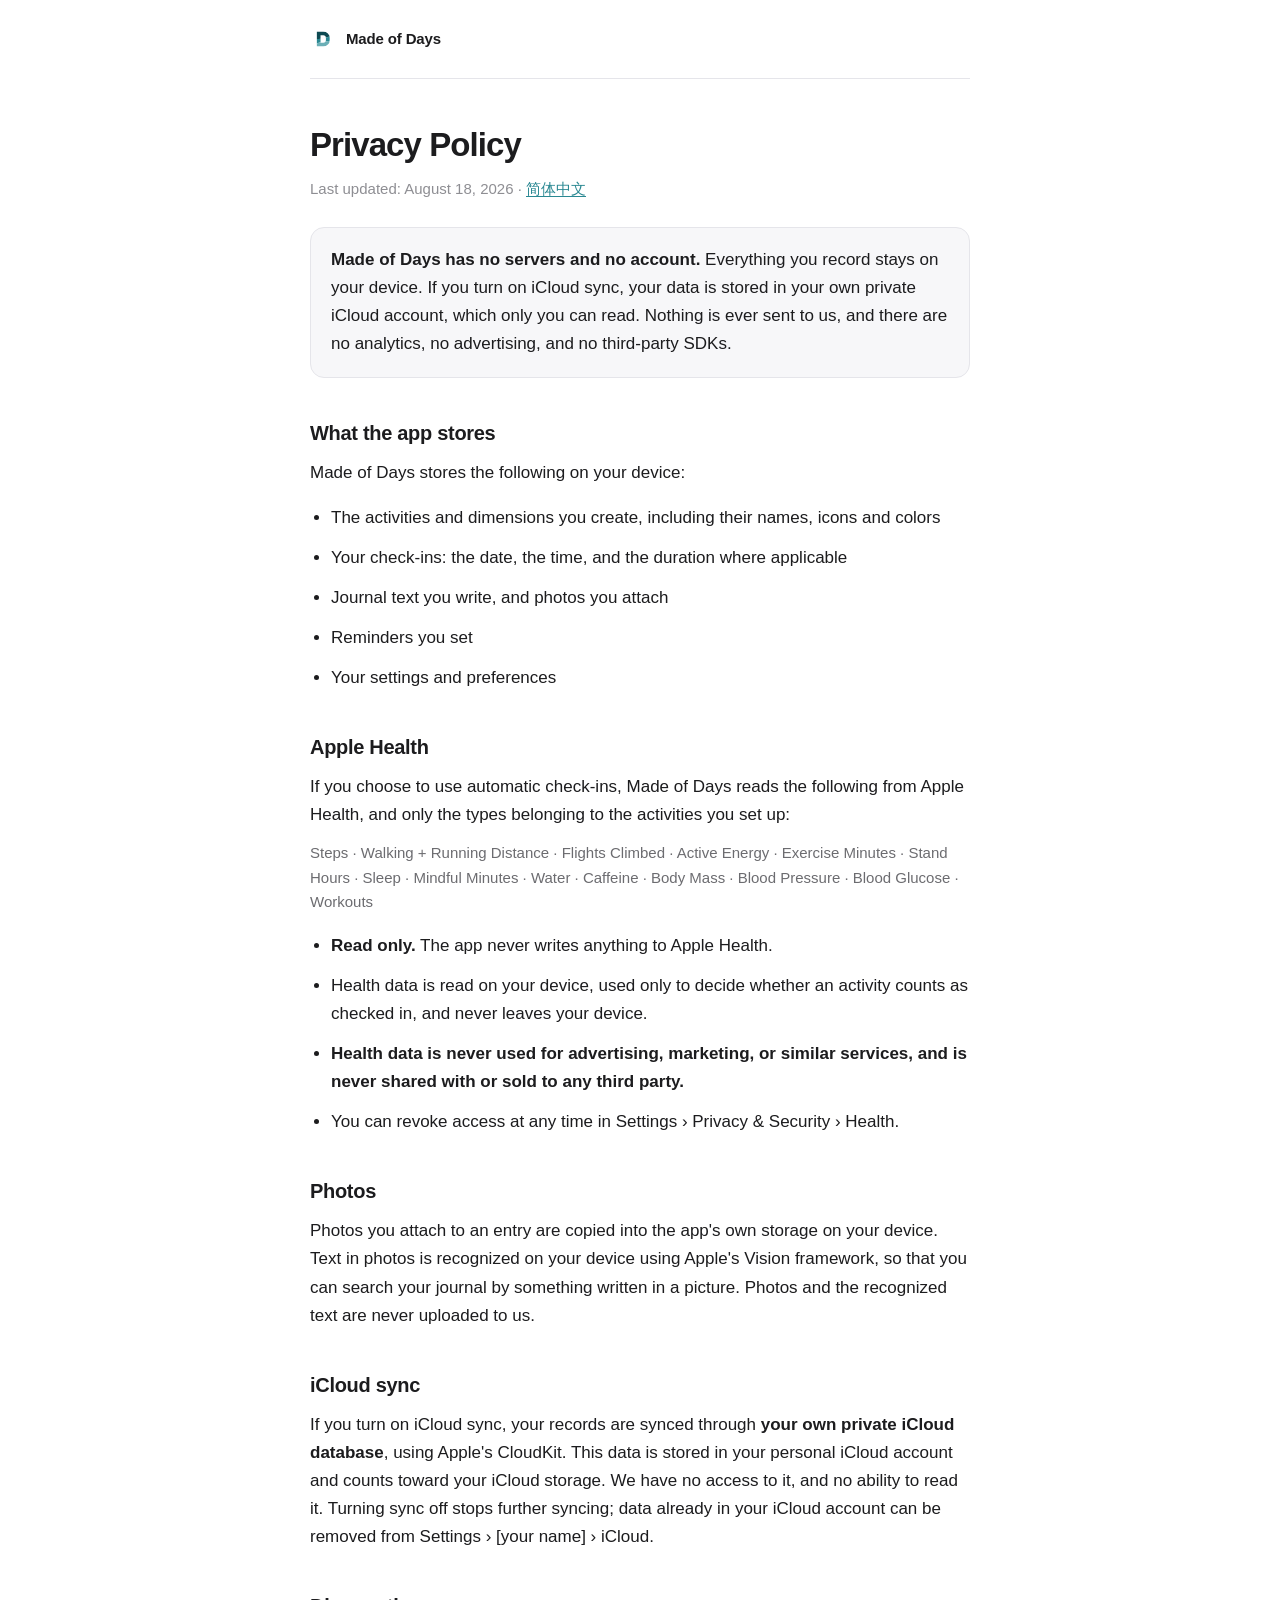
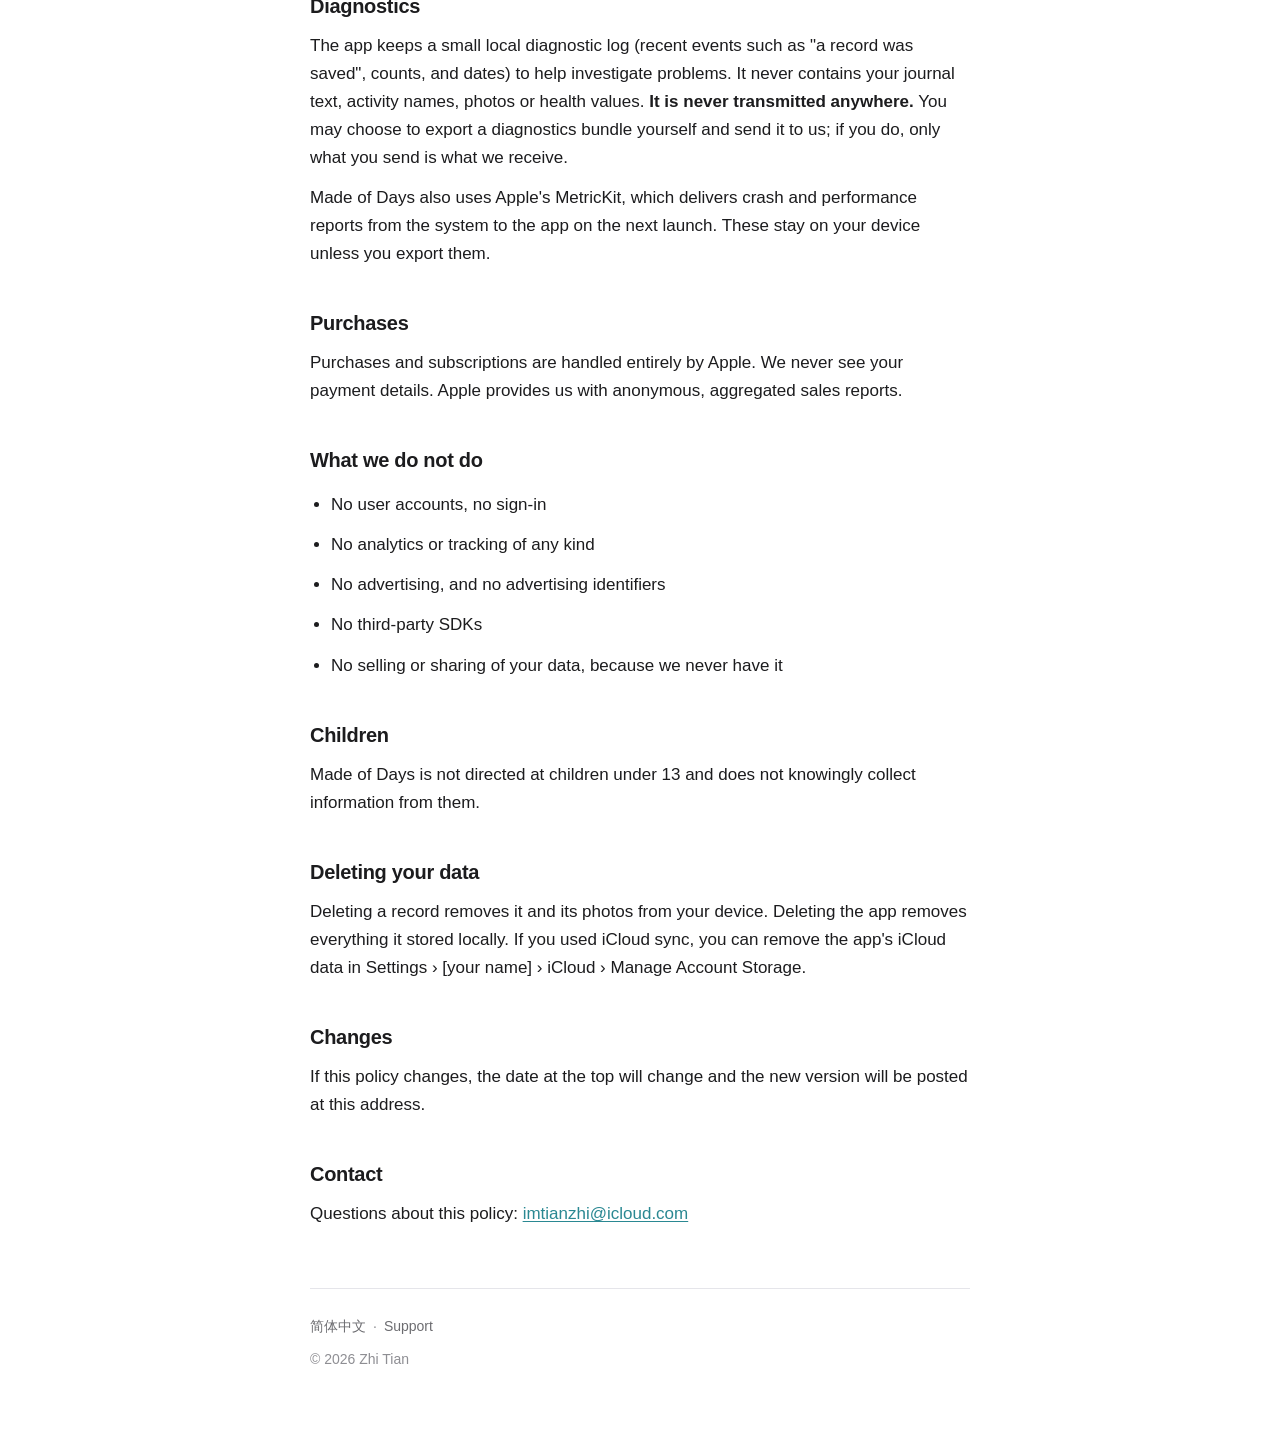
==== public/privacy/index.html @ 3f769a4e "Only the site is the site" ====
<!doctype html>
<html lang="en">
<head>
<meta charset="utf-8">
<meta name="viewport" content="width=device-width, initial-scale=1">
<title>Privacy Policy — Made of Days</title>
<link rel="icon" href="/favicon.svg" type="image/svg+xml">
<link rel="icon" href="/favicon-32.png" sizes="32x32" type="image/png">
<link rel="apple-touch-icon" href="/apple-touch-icon.png">
<link rel="stylesheet" href="/_style.css?v=2">
</head>
<body>
<div class="bar"><picture><source srcset="/icon-dark.svg" media="(prefers-color-scheme: dark)"><img src="/icon-light.svg" alt="" width="26" height="26"></picture><a href="/">Made of Days</a></div>
<main class="wrap doc">
<h1>Privacy Policy</h1>
<p class="updated">Last updated: August 18, 2026 · <a href="/privacy/zh-hans/">简体中文</a></p>

<div class="lede">
<p><strong>Made of Days has no servers and no account.</strong> Everything you record stays on
your device. If you turn on iCloud sync, your data is stored in your own private iCloud
account, which only you can read. Nothing is ever sent to us, and there are no analytics,
no advertising, and no third-party SDKs.</p>
</div>

<h2>What the app stores</h2>
<p>Made of Days stores the following on your device:</p>
<ul>
<li>The activities and dimensions you create, including their names, icons and colors</li>
<li>Your check-ins: the date, the time, and the duration where applicable</li>
<li>Journal text you write, and photos you attach</li>
<li>Reminders you set</li>
<li>Your settings and preferences</li>
</ul>

<h2>Apple Health</h2>
<p>If you choose to use automatic check-ins, Made of Days reads the following from Apple
Health, and only the types belonging to the activities you set up:</p>
<p class="types">Steps · Walking + Running Distance · Flights Climbed · Active Energy ·
Exercise Minutes · Stand Hours · Sleep · Mindful Minutes · Water · Caffeine ·
Body Mass · Blood Pressure · Blood Glucose · Workouts</p>
<ul>
<li><strong>Read only.</strong> The app never writes anything to Apple Health.</li>
<li>Health data is read on your device, used only to decide whether an activity counts as
checked in, and never leaves your device.</li>
<li><strong>Health data is never used for advertising, marketing, or similar services, and is
never shared with or sold to any third party.</strong></li>
<li>You can revoke access at any time in Settings › Privacy &amp; Security › Health.</li>
</ul>

<h2>Photos</h2>
<p>Photos you attach to an entry are copied into the app's own storage on your device. Text
in photos is recognized on your device using Apple's Vision framework, so that you can
search your journal by something written in a picture. Photos and the recognized text are
never uploaded to us.</p>

<h2>iCloud sync</h2>
<p>If you turn on iCloud sync, your records are synced through <strong>your own private iCloud
database</strong>, using Apple's CloudKit. This data is stored in your personal iCloud account
and counts toward your iCloud storage. We have no access to it, and no ability to read it.
Turning sync off stops further syncing; data already in your iCloud account can be removed
from Settings › [your name] › iCloud.</p>

<h2>Diagnostics</h2>
<p>The app keeps a small local diagnostic log (recent events such as "a record was saved",
counts, and dates) to help investigate problems. It never contains your journal text,
activity names, photos or health values. <strong>It is never transmitted anywhere.</strong> You may
choose to export a diagnostics bundle yourself and send it to us; if you do, only what you
send is what we receive.</p>
<p>Made of Days also uses Apple's MetricKit, which delivers crash and performance reports
from the system to the app on the next launch. These stay on your device unless you export
them.</p>

<h2>Purchases</h2>
<p>Purchases and subscriptions are handled entirely by Apple. We never see your payment
details. Apple provides us with anonymous, aggregated sales reports.</p>

<h2>What we do not do</h2>
<ul>
<li>No user accounts, no sign-in</li>
<li>No analytics or tracking of any kind</li>
<li>No advertising, and no advertising identifiers</li>
<li>No third-party SDKs</li>
<li>No selling or sharing of your data, because we never have it</li>
</ul>

<h2>Children</h2>
<p>Made of Days is not directed at children under 13 and does not knowingly collect
information from them.</p>

<h2>Deleting your data</h2>
<p>Deleting a record removes it and its photos from your device. Deleting the app removes
everything it stored locally. If you used iCloud sync, you can remove the app's iCloud data
in Settings › [your name] › iCloud › Manage Account Storage.</p>

<h2>Changes</h2>
<p>If this policy changes, the date at the top will change and the new version will be posted
at this address.</p>

<h2>Contact</h2>
<p>Questions about this policy: <a href="mailto:imtianzhi@icloud.com">imtianzhi@icloud.com</a></p>

<footer>
  <nav><a href="/privacy/zh-hans/">简体中文</a><span class="sep">·</span><a href="/support/">Support</a></nav>
  <div class="legal">© 2026 Zhi Tian</div>
</footer>
</main>
</body>
</html>
---- _style.css ----
:root {
  --bg: #ffffff;
  --fg: #1c1c1e;
  --muted: #6c6c70;
  --faint: #8e8e93;
  --rule: #e5e5ea;
  --link: #2a8892;
  --card: #f7f7f9;
}
@media (prefers-color-scheme: dark) {
  :root {
    --bg: #000000;
    --fg: #f2f2f7;
    --muted: #9a9aa0;
    --faint: #79797f;
    --rule: #2c2c2e;
    --link: #6bafb6;
    --card: #131315;
  }
}

* { box-sizing: border-box; }
html { -webkit-text-size-adjust: 100%; }
body {
  margin: 0;
  background: var(--bg);
  color: var(--fg);
  font: 17px/1.65 -apple-system, BlinkMacSystemFont, "Segoe UI", "PingFang SC",
        "Hiragino Sans GB", "Microsoft YaHei", Roboto, Helvetica, Arial, sans-serif;
  padding: 0 22px;
  -webkit-font-smoothing: antialiased;
}
a { color: var(--link); text-decoration-thickness: 1px; text-underline-offset: 2px; }

/* ---------- shared shell ---------- */
.wrap { max-width: 660px; margin: 0 auto; }

/* Small wordmark. Sub-pages only — on the home page the title IS the wordmark,
   so printing it twice would be the same word in two sizes. */
.bar {
  max-width: 660px; margin: 0 auto;
  padding: 26px 0;
  display: flex; align-items: center; gap: 10px;
}
.bar img { width: 26px; height: 26px; border-radius: 22.4%; display: block; }
.bar a {
  color: var(--fg); text-decoration: none;
  font-size: 15px; font-weight: 590; letter-spacing: -.01em;
}

/* ---------- home ---------- */
/* Icon and wordmark are ONE object, on one line. Alone at the top of a page an
   app icon reads as an empty band with a mark floating in it — and this icon's
   own background is white, so on a white page only the glyph survives. Beside
   the name it is what the App Store product page does: mark, name, subtitle. */
.lockup {
  display: flex; align-items: center; gap: 22px;
  padding: 64px 0 30px;
}
.lockup .glyph {
  width: 76px; height: 76px; border-radius: 22.4%; display: block; flex: none;
  /* an inset hairline, because the light icon is white on a white page */
  box-shadow: inset 0 0 0 1px rgba(0,0,0,.09), 0 1px 2px rgba(0,0,0,.06), 0 8px 22px rgba(0,0,0,.07);
}
@media (prefers-color-scheme: dark) {
  .lockup .glyph { box-shadow: inset 0 0 0 1px rgba(255,255,255,.10); }
}
.lockup h1 {
  font-size: 29px; line-height: 1.14; font-weight: 600;
  letter-spacing: -.032em; margin: 0;
}
.tagline {
  font-size: 17px; line-height: 1.4; color: var(--muted);
  margin: 5px 0 0; letter-spacing: -.005em;
}
.home main > p {
  font-size: 19px; line-height: 1.6; margin: 20px 0 0; max-width: 44ch;
}
.home .rule { height: 1px; background: var(--rule); border: 0; margin: 0 0 28px; }
.status {
  display: inline-block; margin-top: 30px;
  padding: 7px 15px; border-radius: 999px;
  background: var(--card); border: 1px solid var(--rule);
  font-size: 14px; color: var(--muted); letter-spacing: .01em;
}
@media (max-width: 400px) {
  .lockup { gap: 16px; padding-top: 48px; }
  .lockup .glyph { width: 62px; height: 62px; }
  .lockup h1 { font-size: 25px; }
  .tagline { font-size: 16px; }
  .home main > p { font-size: 18px; }
}

/* ---------- documents ---------- */
.doc { padding-top: 6px; border-top: 1px solid var(--rule); }
.doc h1 {
  font-size: 33px; line-height: 1.2; letter-spacing: -.028em; font-weight: 600;
  margin: 40px 0 6px;
}
.doc h2 {
  font-size: 20px; line-height: 1.35; letter-spacing: -.015em; font-weight: 600;
  margin: 42px 0 10px;
}
.doc p, .doc li { margin: 12px 0; }
.doc ul { padding-left: 21px; }
.updated { color: var(--faint); font-size: 15px; margin: 0 0 8px; }
.lede {
  margin: 26px 0; padding: 18px 20px;
  background: var(--card); border: 1px solid var(--rule); border-radius: 14px;
}
.lede p { margin: 0; }
.types { color: var(--muted); font-size: 15px; }

/* ---------- footer ---------- */
/* Carries only what the page above does not already say: the sibling pages.
   The name is in the bar (or the title), so it is not repeated here. */
footer {
  max-width: 660px; margin: 0 auto; padding: 30px 0 60px;
  color: var(--faint); font-size: 14px;
}
.doc footer { margin-top: 60px; padding-top: 26px; border-top: 1px solid var(--rule); }
footer nav a { color: var(--muted); text-decoration: none; }
footer nav a:hover { text-decoration: underline; }
footer .sep { color: var(--faint); padding: 0 7px; }
footer .legal { margin-top: 10px; }

/* Negative tracking is a Latin adjustment. Applied to CJK it squeezes glyphs
   that are already on a fixed em box, so the headings read cramped. */
html[lang^="zh"] h1,
html[lang^="zh"] h2,
html[lang^="zh"] .tagline { letter-spacing: 0; }
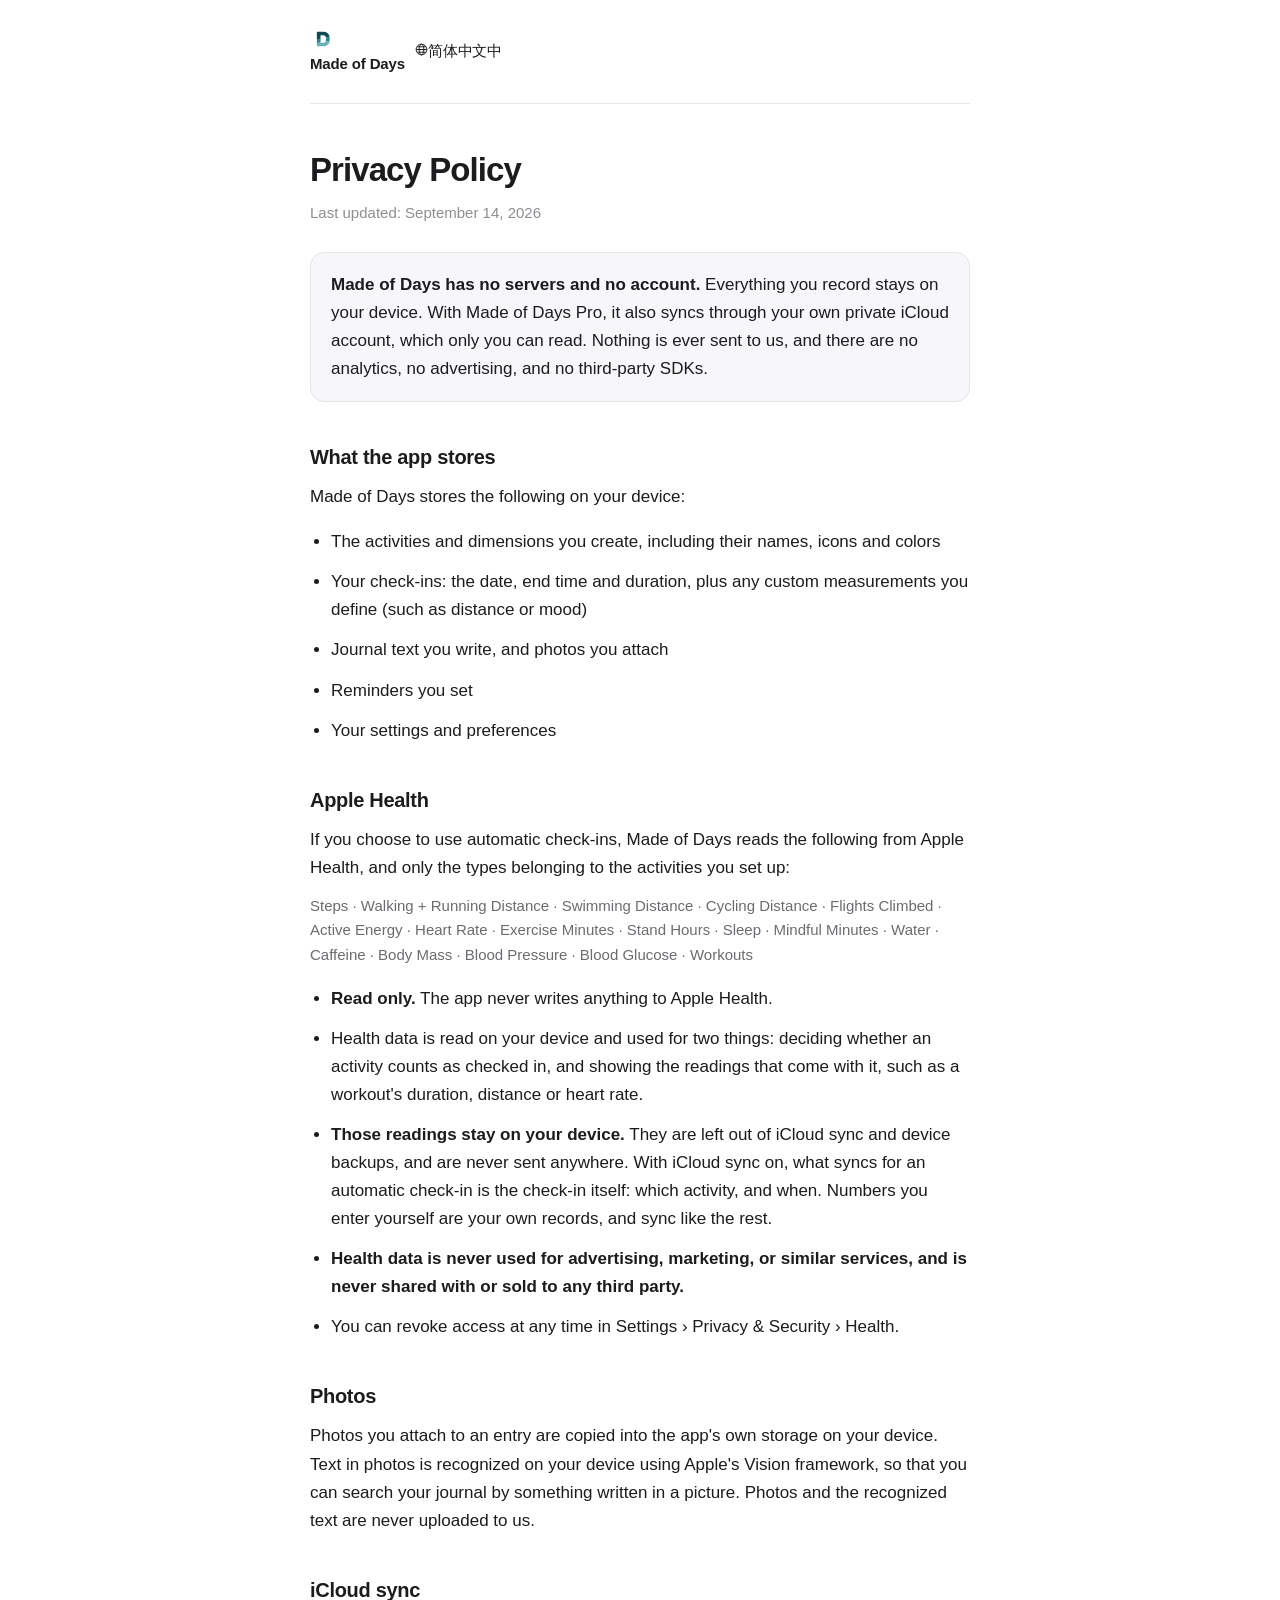
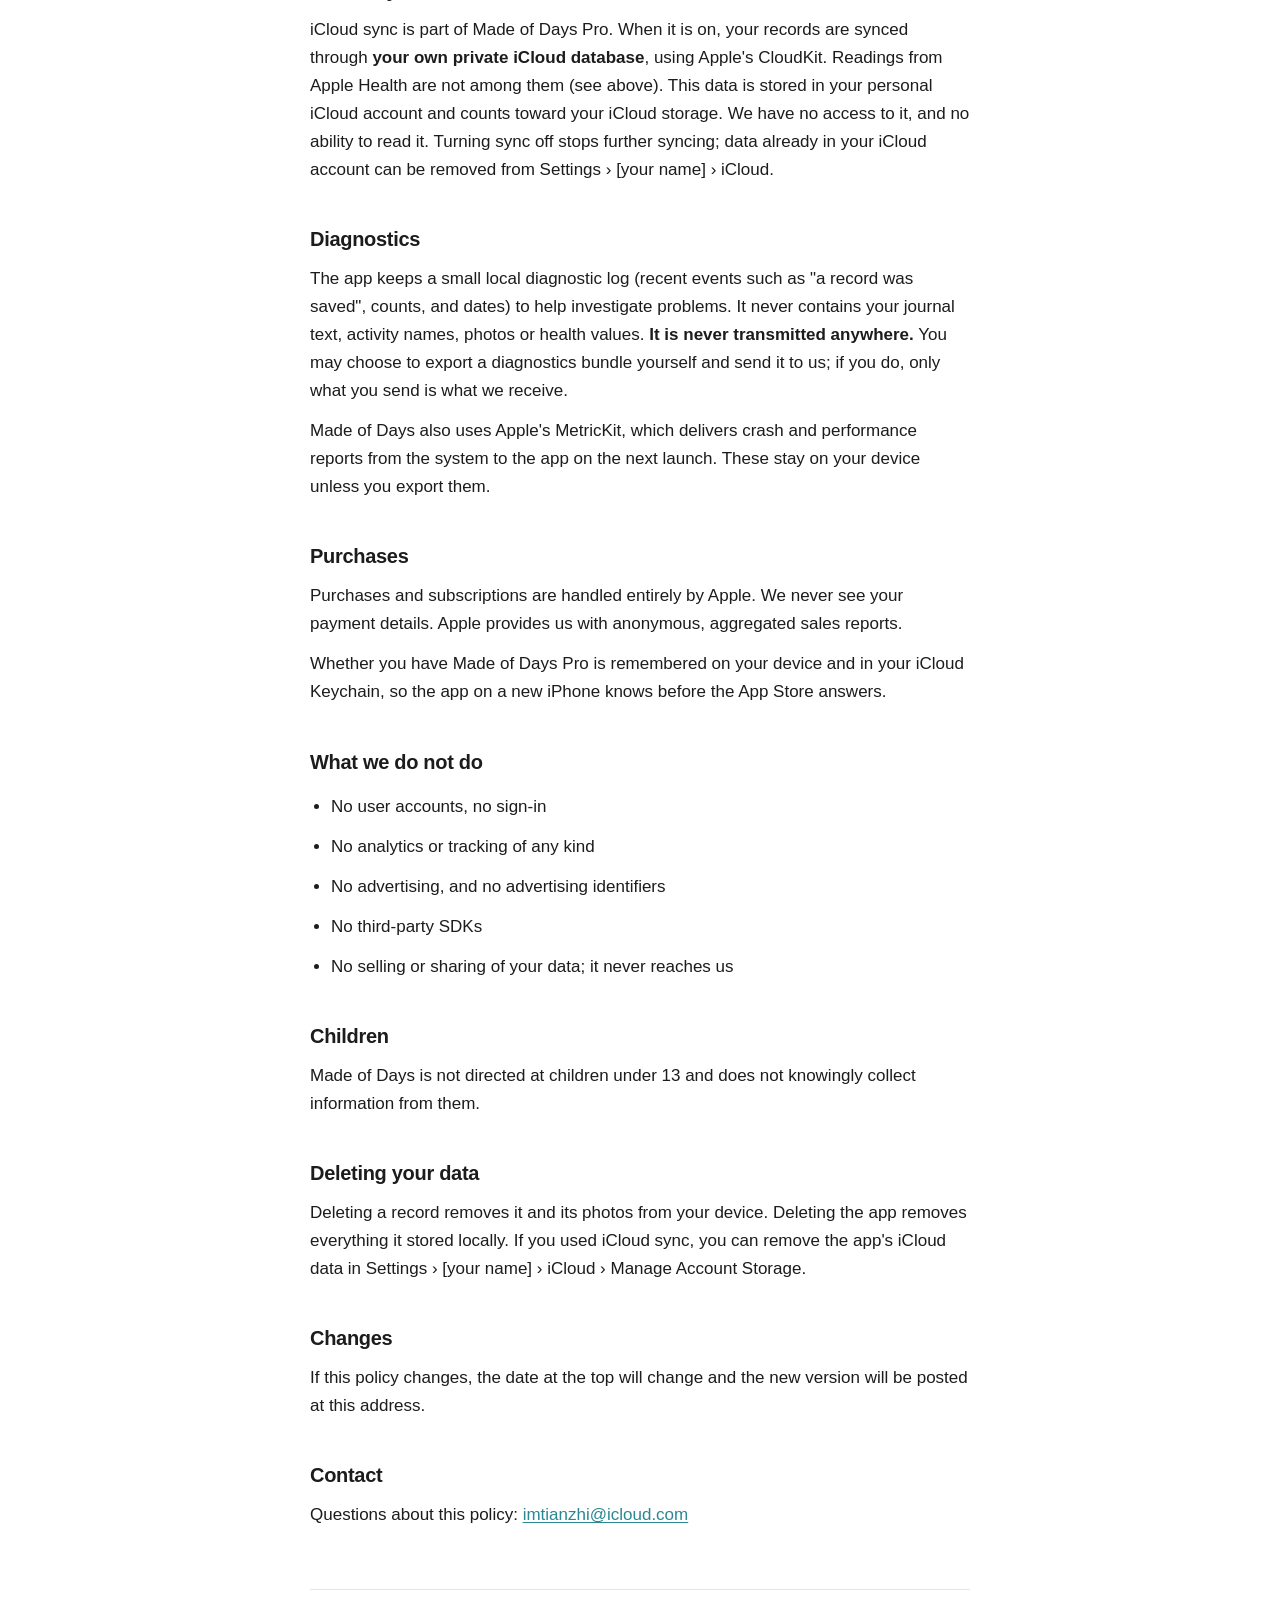
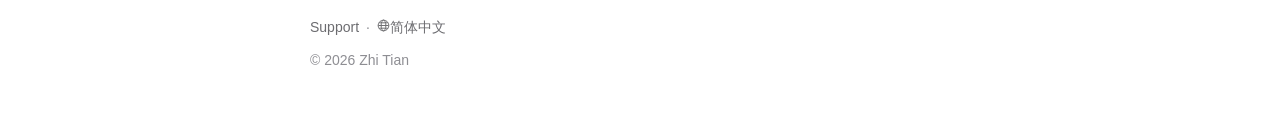
==== commit 7e2f6abc: "The site speaks Chinese, and says what 1.0 actually is Every page now exists in English and Simplifi" ====
--- a/public/privacy/index.html
+++ b/public/privacy/index.html
@@ -4,20 +4,22 @@
 <meta charset="utf-8">
 <meta name="viewport" content="width=device-width, initial-scale=1">
 <title>Privacy Policy — Made of Days</title>
+<link rel="alternate" hreflang="en" href="https://madeofdays.pages.dev/privacy/">
+<link rel="alternate" hreflang="zh-Hans" href="https://madeofdays.pages.dev/privacy/zh-hans/">
 <link rel="icon" href="/favicon.svg" type="image/svg+xml">
 <link rel="icon" href="/favicon-32.png" sizes="32x32" type="image/png">
 <link rel="apple-touch-icon" href="/apple-touch-icon.png">
-<link rel="stylesheet" href="/_style.css?v=2">
+<link rel="stylesheet" href="/_style.css?v=5">
 </head>
 <body>
-<div class="bar"><picture><source srcset="/icon-dark.svg" media="(prefers-color-scheme: dark)"><img src="/icon-light.svg" alt="" width="26" height="26"></picture><a href="/">Made of Days</a></div>
+<div class="bar"><a class="brand" href="/"><picture><source srcset="/icon-dark.svg" media="(prefers-color-scheme: dark)"><img src="/icon-light.svg" alt="" width="26" height="26"></picture>Made of Days</a><a class="lang" href="/privacy/zh-hans/" lang="zh-Hans" hreflang="zh-Hans" aria-label="简体中文"><svg class="globe" viewBox="0 0 16 16" width="13" height="13" aria-hidden="true"><circle cx="8" cy="8" r="6.6" fill="none" stroke="currentColor" stroke-width="1.2"/><ellipse cx="8" cy="8" rx="2.9" ry="6.6" fill="none" stroke="currentColor" stroke-width="1.2"/><path d="M1.6 8h12.8M2.6 4.7h10.8M2.6 11.3h10.8" fill="none" stroke="currentColor" stroke-width="1.2"/></svg><span class="lang-name">简体中文</span><span class="lang-mark" aria-hidden="true">中</span></a></div>
 <main class="wrap doc">
 <h1>Privacy Policy</h1>
-<p class="updated">Last updated: August 18, 2026 · <a href="/privacy/zh-hans/">简体中文</a></p>
+<p class="updated">Last updated: September 14, 2026</p>
 
 <div class="lede">
 <p><strong>Made of Days has no servers and no account.</strong> Everything you record stays on
-your device. If you turn on iCloud sync, your data is stored in your own private iCloud
+your device. With Made of Days Pro, it also syncs through your own private iCloud
 account, which only you can read. Nothing is ever sent to us, and there are no analytics,
 no advertising, and no third-party SDKs.</p>
 </div>
@@ -26,7 +28,7 @@
 <p>Made of Days stores the following on your device:</p>
 <ul>
 <li>The activities and dimensions you create, including their names, icons and colors</li>
-<li>Your check-ins: the date, the time, and the duration where applicable</li>
+<li>Your check-ins: the date, end time and duration, plus any custom measurements you define (such as distance or mood)</li>
 <li>Journal text you write, and photos you attach</li>
 <li>Reminders you set</li>
 <li>Your settings and preferences</li>
@@ -35,13 +37,18 @@
 <h2>Apple Health</h2>
 <p>If you choose to use automatic check-ins, Made of Days reads the following from Apple
 Health, and only the types belonging to the activities you set up:</p>
-<p class="types">Steps · Walking + Running Distance · Flights Climbed · Active Energy ·
-Exercise Minutes · Stand Hours · Sleep · Mindful Minutes · Water · Caffeine ·
+<p class="types">Steps · Walking + Running Distance · Swimming Distance · Cycling Distance ·
+Flights Climbed · Active Energy · Heart Rate · Exercise Minutes · Stand Hours · Sleep · Mindful Minutes · Water · Caffeine ·
 Body Mass · Blood Pressure · Blood Glucose · Workouts</p>
 <ul>
 <li><strong>Read only.</strong> The app never writes anything to Apple Health.</li>
-<li>Health data is read on your device, used only to decide whether an activity counts as
-checked in, and never leaves your device.</li>
+<li>Health data is read on your device and used for two things: deciding whether an
+activity counts as checked in, and showing the readings that come with it, such as a
+workout's duration, distance or heart rate.</li>
+<li><strong>Those readings stay on your device.</strong> They are left out of iCloud sync and
+device backups, and are never sent anywhere. With iCloud sync on, what syncs for an
+automatic check-in is the check-in itself: which activity, and when. Numbers you enter
+yourself are your own records, and sync like the rest.</li>
 <li><strong>Health data is never used for advertising, marketing, or similar services, and is
 never shared with or sold to any third party.</strong></li>
 <li>You can revoke access at any time in Settings › Privacy &amp; Security › Health.</li>
@@ -54,8 +61,9 @@
 never uploaded to us.</p>
 
 <h2>iCloud sync</h2>
-<p>If you turn on iCloud sync, your records are synced through <strong>your own private iCloud
-database</strong>, using Apple's CloudKit. This data is stored in your personal iCloud account
+<p>iCloud sync is part of Made of Days Pro. When it is on, your records are synced through
+<strong>your own private iCloud database</strong>, using Apple's CloudKit. Readings from Apple
+Health are not among them (see above). This data is stored in your personal iCloud account
 and counts toward your iCloud storage. We have no access to it, and no ability to read it.
 Turning sync off stops further syncing; data already in your iCloud account can be removed
 from Settings › [your name] › iCloud.</p>
@@ -73,6 +81,8 @@
 <h2>Purchases</h2>
 <p>Purchases and subscriptions are handled entirely by Apple. We never see your payment
 details. Apple provides us with anonymous, aggregated sales reports.</p>
+<p>Whether you have Made of Days Pro is remembered on your device and in your iCloud Keychain,
+so the app on a new iPhone knows before the App Store answers.</p>
 
 <h2>What we do not do</h2>
 <ul>
@@ -80,7 +90,7 @@
 <li>No analytics or tracking of any kind</li>
 <li>No advertising, and no advertising identifiers</li>
 <li>No third-party SDKs</li>
-<li>No selling or sharing of your data, because we never have it</li>
+<li>No selling or sharing of your data; it never reaches us</li>
 </ul>
 
 <h2>Children</h2>
@@ -100,7 +110,7 @@
 <p>Questions about this policy: <a href="mailto:imtianzhi@icloud.com">imtianzhi@icloud.com</a></p>
 
 <footer>
-  <nav><a href="/privacy/zh-hans/">简体中文</a><span class="sep">·</span><a href="/support/">Support</a></nav>
+  <nav><a href="/support/">Support</a><span class="sep">·</span><a class="lang-link" href="/privacy/zh-hans/" lang="zh-Hans" hreflang="zh-Hans"><svg class="globe" viewBox="0 0 16 16" width="13" height="13" aria-hidden="true"><circle cx="8" cy="8" r="6.6" fill="none" stroke="currentColor" stroke-width="1.2"/><ellipse cx="8" cy="8" rx="2.9" ry="6.6" fill="none" stroke="currentColor" stroke-width="1.2"/><path d="M1.6 8h12.8M2.6 4.7h10.8M2.6 11.3h10.8" fill="none" stroke="currentColor" stroke-width="1.2"/></svg>简体中文</a></nav>
   <div class="legal">© 2026 Zhi Tian</div>
 </footer>
 </main>
